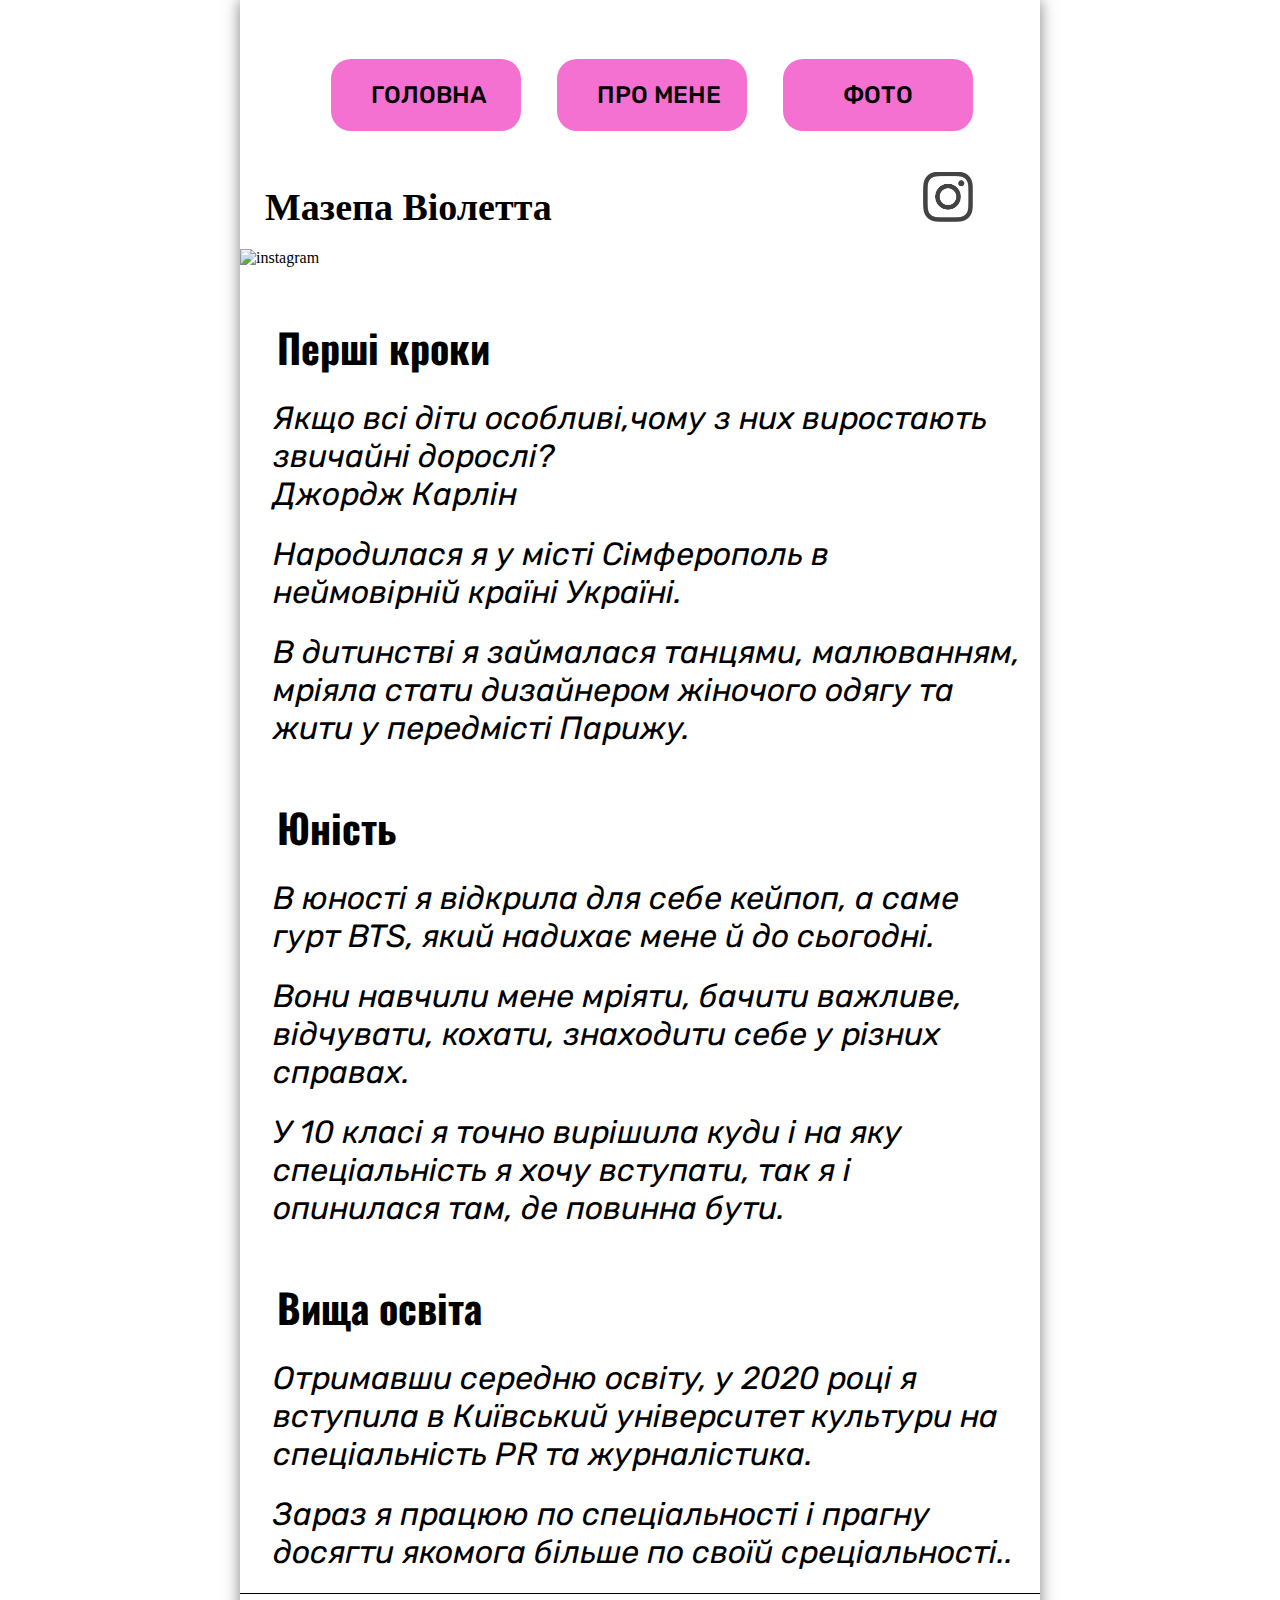
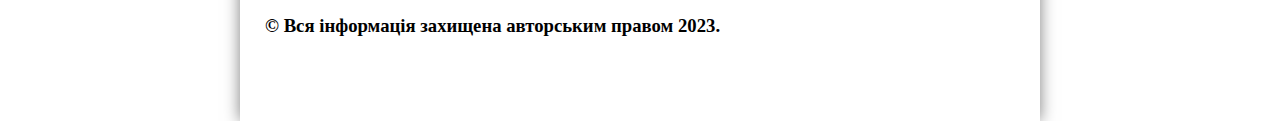
==== index.html @ 821ef874 "veta" ====
<!DOCTYPE html>
<html lang="en">
<head>
    <meta charset="UTF-8">
    <meta http-equiv="X-UA-Compatible" content="IE=edge">
    <meta name="viewport" content="width=device-width, initial-scale=1.0">
    <link rel="stylesheet" href="./styles.css">
    <link rel="preconnect" href="https://fonts.googleapis.com">
<link rel="preconnect" href="https://fonts.gstatic.com" crossorigin>
<link href="https://fonts.googleapis.com/css2?family=Oswald:wght@700&family=Rubik&display=swap" rel="stylesheet">
<title>Portfolio Mazepa Violetta</title>
</head>
<body>
    <div class="container">
        <header>
            <div >
                <ul class="header-button">
                    <li class="button"><a href="" class="title-button">ГОЛОВНА</a></li>
                    <li class="button"><a href="./me.html" class="title-button">ПРО МЕНЕ</a></li>
                    <li class="button-c"><a href="./about.html" class="title-button">ФОТО</a></li>
                </ul>
            </div>
        </header>
        <main>
            <div class="hero">
                <h1>Мазепа Віолетта</h1>
                <a href="https://www.instagram.com/vetttttka/" class="lodo-photo">
                    <img src="./img /Знімок екрана 2022-10-24 о 14.45.37 копія.png" alt="" width="50" height="50" class="svg-inst">
                    <!-- <svg class="svg-inst" width="100" height="100">
                        <use href="./img/svg#icon-instagram-2"></use>
                    </svg> -->
                </a>
            </div>
        </main>
        <section>
            <img src="./img/IMG_1934.JPG" alt="instagram" class="logo-inst"  width="800" height="1000" >
            <div>
                <h3 class="title">Перші кроки</h3>
                <p class="par">Якщо всі діти особливі,чому з них виростають звичайні дорослі? </br>
                    Джордж Карлін</p>
                <p class="par">Народилася я у місті Сімферополь в неймовірній країні Україні.</p>
                <p class="par">В дитинстві я займалася танцями, малюванням, мріяла стати дизайнером жіночого одягу та жити у передмісті Парижу.</p>
                <h3 class="title">Юність</h3>
                <p class="par">
                    В юності я відкрила для себе кейпоп, а саме гурт BTS, який надихає мене й до сьогодні. 
    
                    <p class="par">Вони навчили мене мріяти, бачити важливе, відчувати, кохати, знаходити себе у різних справах. 
</p>
    
                    <p class="par">У 10 класі я точно вирішила куди і на яку спеціальність я хочу вступати, так я і опинилася там, де повинна бути.</p>
                </p>
                <h3 class="title">Вища освіта</h3>
                <p class="par">Отримавши середню освіту, у 2020 році я вступила в Київський університет культури на спеціальність PR та журналістика.
</p>
                <p class="par">Зараз я працюю по спеціальності і прагну досягти якомога більше по своїй среціальності..</p>
            </div>
        </section>
        <footer >
            <h3 class="footer">
                © Вся інформація захищена авторським правом 2023.
            </h3>
        </footer>
    </div>
</body>
</html>
---- styles.css ----
tml {
  box-sizing: border-box;
}

body,
h1,
h2,
h3,
h4,
h5,
h6,
p,
ul,
ol,
li,
figure,
figcaption,
blockquote,
dl,
dd {
  margin: 0;
}

ul,
ol {
  padding: 0;
}

ul {
  list-style: none;
}

li {
  list-style: none;
}

a {
  text-decoration: none;
}

body {
  background-image: url(./img/Знімок\ екрана\ 2023-04-12\ о\ 14.30.08.png);
}

h1 {
  width: 750px;
  height: 77px;
  font-weight: 700;
  font-size: 38px;
  line-height: 70px;
  color: #000000;
  margin-left: 25px;
  text-align: start;

}

.container {
  width: 800px;
  margin: 0px auto;
  align-items: center;
  justify-content: center;
  padding-top: 59px;


  background-color: #ffffff;
  box-shadow: 0px 0px 15px rgba(0, 0, 0, 0.5);
  border: none;
}

.header-button {
  display: flex;
  justify-content: space-between;
  /* align-items: center; */
  margin-right: 67px;
  margin-left: 67px;
  margin-bottom: 41px;
}

.hero {
  display: flex;
  text-align: center;
}

.photo-about {
  width: 800px;
  height: 728px;
}

.button {
  width: 150px;
  height: 28px;
  font-weight: 500;
  font-size: 24px;
  line-height: 28px;

  background-color: #f470d1;
  border-radius: 20px;
  border-color: #ea76cb;
  padding-top: 22px;
  padding-bottom: 22px;
  padding-left: 40px;

  margin-left: 24px;

}

.button-c {
  width: 130px;
  height: 28px;
  font-weight: 500;
  font-size: 24px;
  line-height: 28px;

  background-color: #f470d1;
  border-radius: 20px;
  border-color: #FFF6D5;
  padding-top: 22px;
  padding-bottom: 22px;
  padding-left: 60px;

  margin-left: 24px;
}

.title-button {
  color: black;
  font-family: 'Rubik';
  font-style: normal;
  font-weight: 500;
  font-size: 24px;
  line-height: 28px;
  align-items: center;
  justify-content: center;
  justify-content: space-between;

}

/* .foto-button{
    width: 105px;
    height: 28px;
    font-weight: 500;
    font-size: 24px;
    line-height: 28px;
    color: black;
    background-color: #FFF6D5;
    border-radius: 20px;
    border-color: #FFF6D5;
    padding-top: 22px;
    padding-bottom: 22px;
    padding-left: 85px;
    display: block;
    align-items: center;
    justify-content: center;
    margin-left: 10px;
} */

.lodo-photo {
  left: -320px;
  top: 290px;
  text-align: end;
  padding-right: 67px;
}

.logo-inst {
  background-color: transparent;

}

.title {
  font-family: 'Oswald';
  font-style: normal;
  font-weight: 700;
  font-size: 40px;
  line-height: 59px;
  color: #000000;
  padding-left: 37px;
  padding-right: 37px;
  margin-bottom: 22px;
  margin-top: 51px;
}

.par {
  font-family: 'Rubik';
  font-style: italic;
  font-weight: 400;
  font-size: 32px;
  line-height: 38px;
  color: #000000;
  padding-left: 33px;
  padding-right: 17px;
  margin-bottom: 22px;
}

.par-two {
  font-family: 'Rubik';
  font-style: italic;
  font-weight: 400;
  font-size: 32px;
  line-height: 38px;
  color: #000000;
  padding-left: 33px;
  padding-right: 17px;
  margin: 39px 25px;
}

.footer {
  border-top: 1px solid #000000;
  padding-bottom: 84px;
  padding-top: 21px;
  padding-left: 25px;
  padding-right: 25px;


}
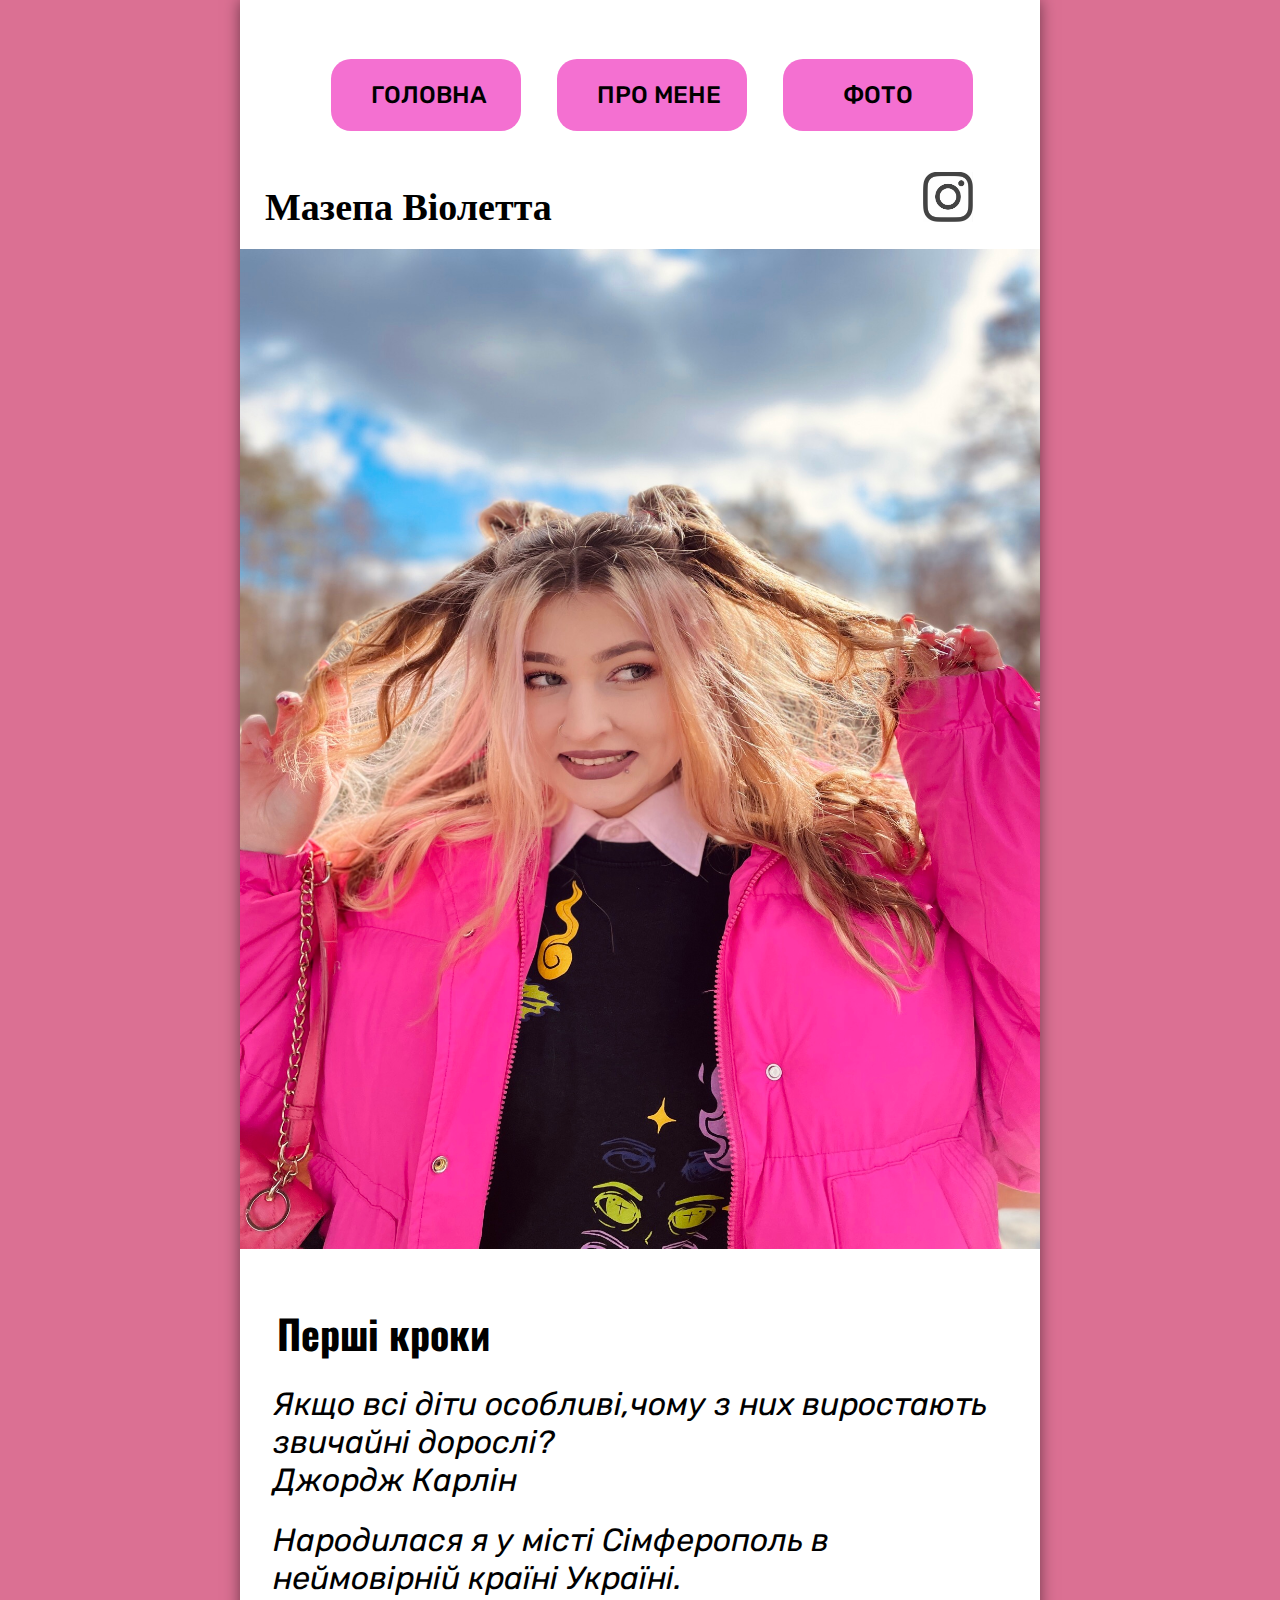
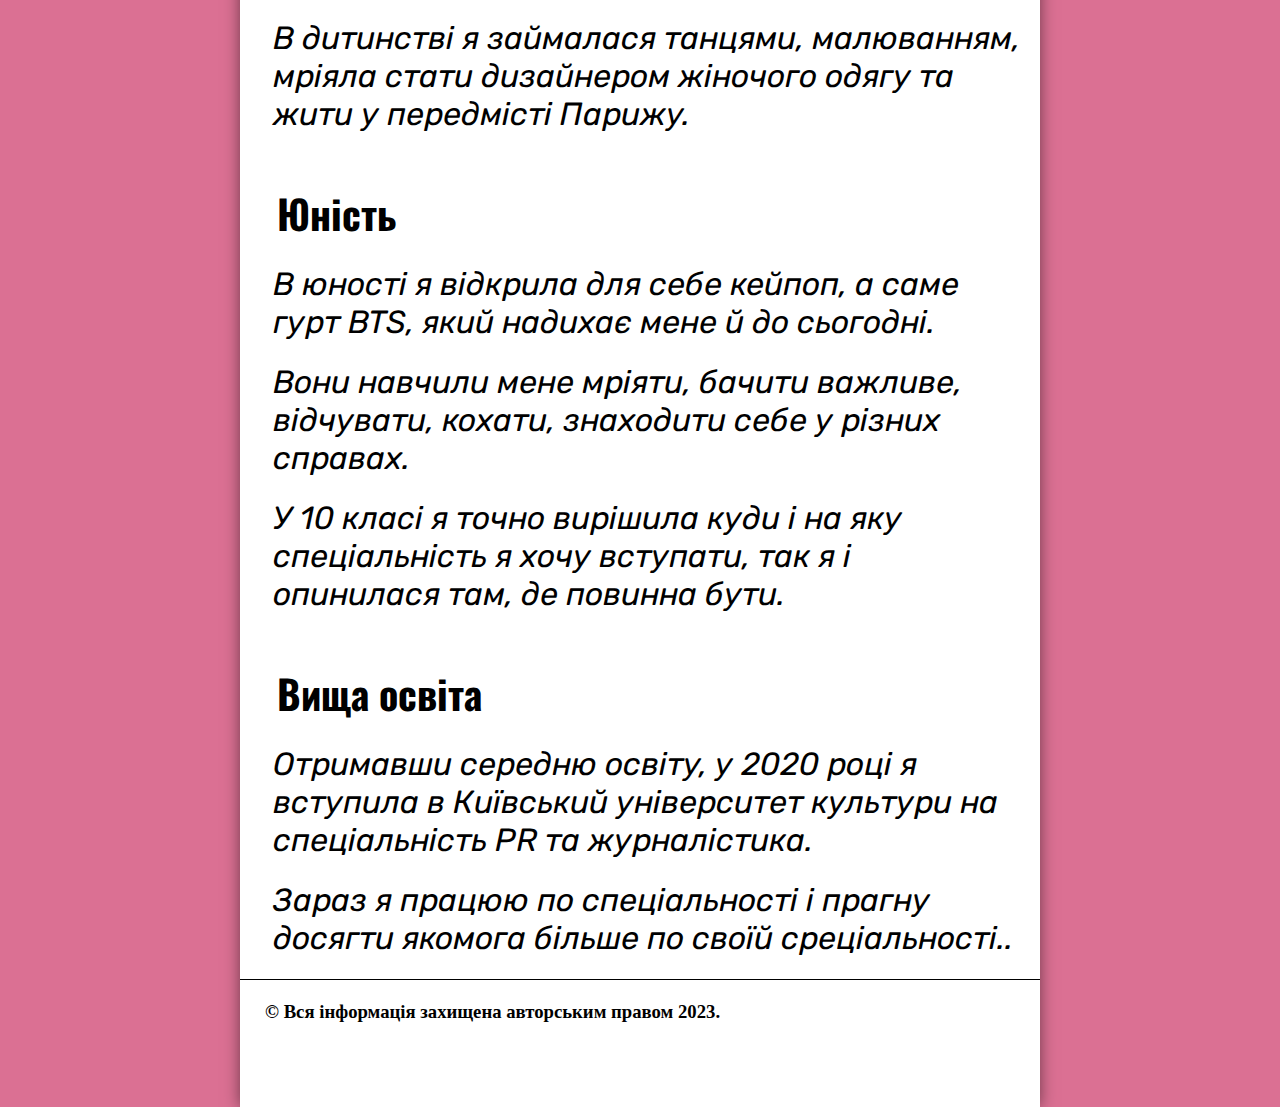
==== commit 65a93cc3: "veta" ====
--- a/index.html
+++ b/index.html
@@ -33,7 +33,7 @@
             </div>
         </main>
         <section>
-            <img src="./img/IMG_1934.JPG" alt="instagram" class="logo-inst"  width="800" height="1000" >
+            <img src="./img /IMG_1934.JPG" alt="instagram" class="logo-inst"  width="800" height="1000" >
             <div>
                 <h3 class="title">Перші кроки</h3>
                 <p class="par">Якщо всі діти особливі,чому з них виростають звичайні дорослі? </br>
--- a/styles.css
+++ b/styles.css
@@ -39,7 +39,7 @@
 }
 
 body {
-  background-image: url(./img/Знімок\ екрана\ 2023-04-12\ о\ 14.30.08.png);
+  background-color: palevioletred;
 }
 
 h1 {
